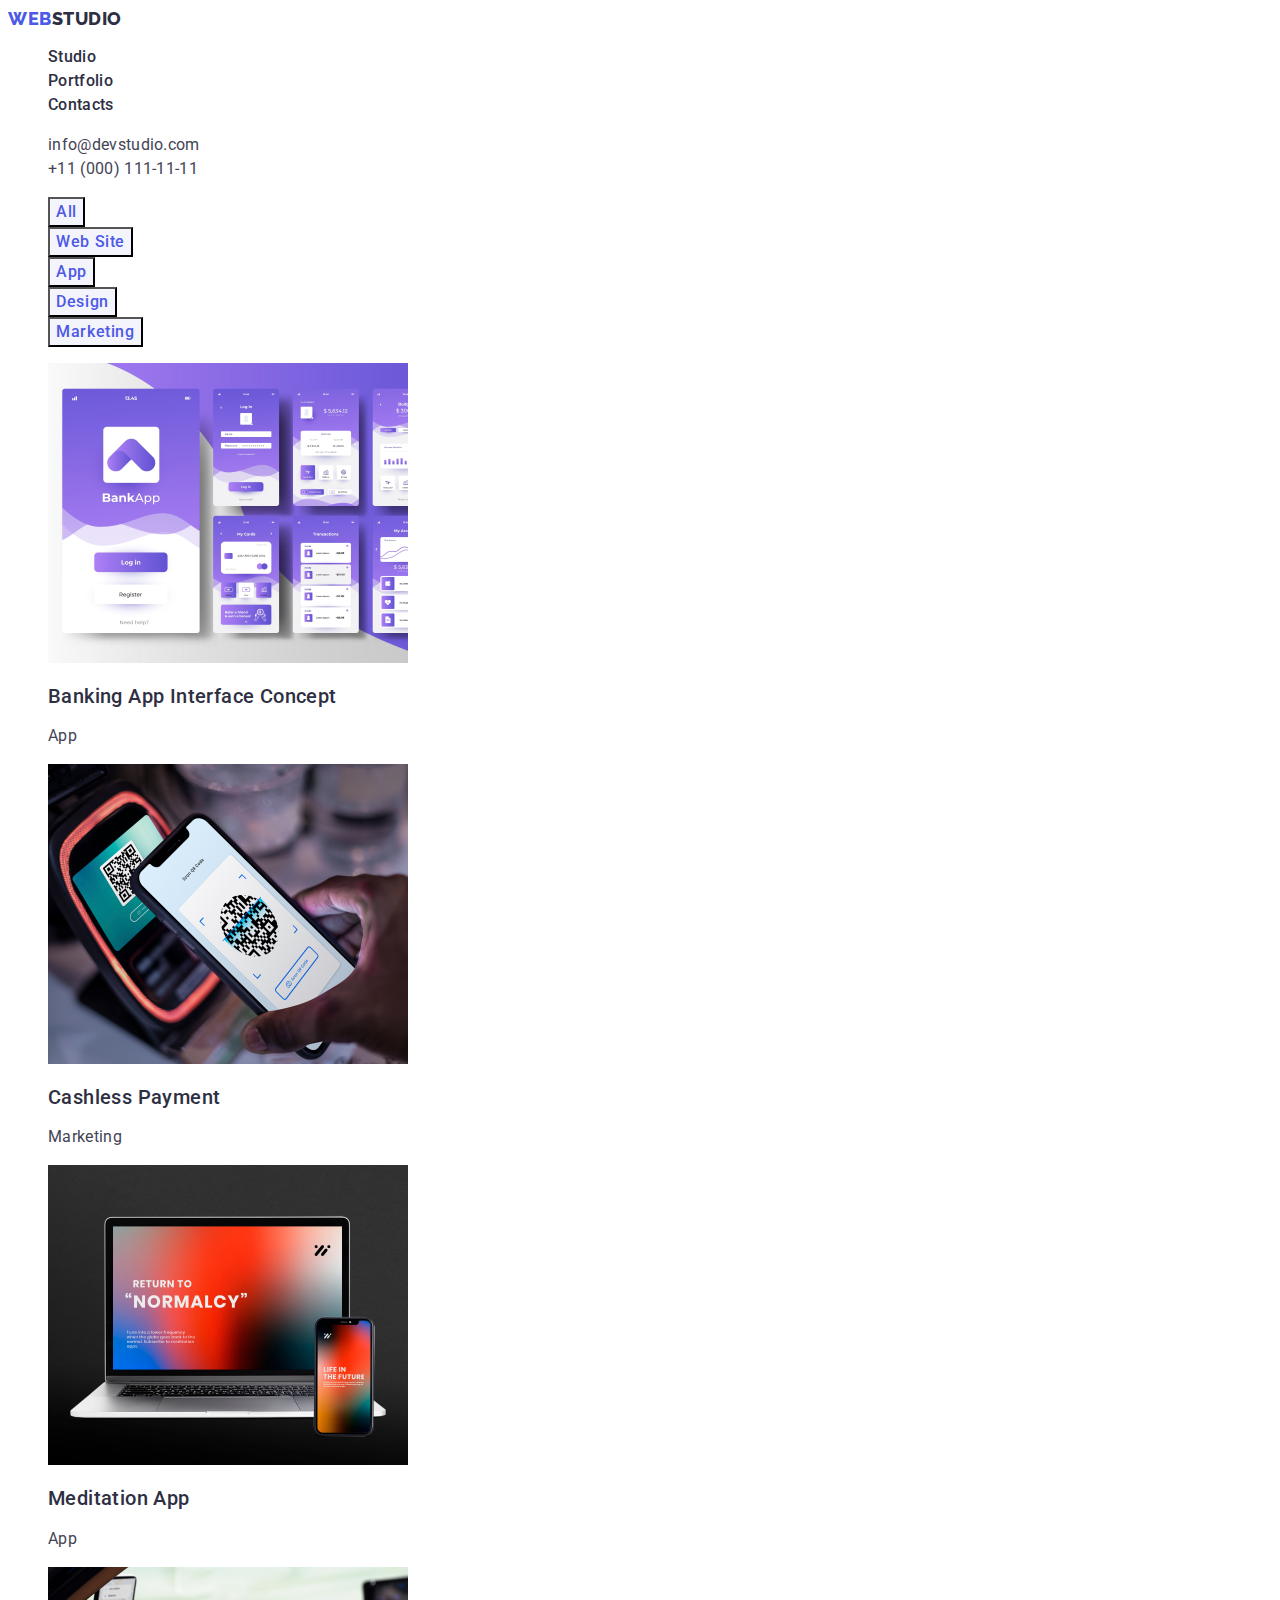
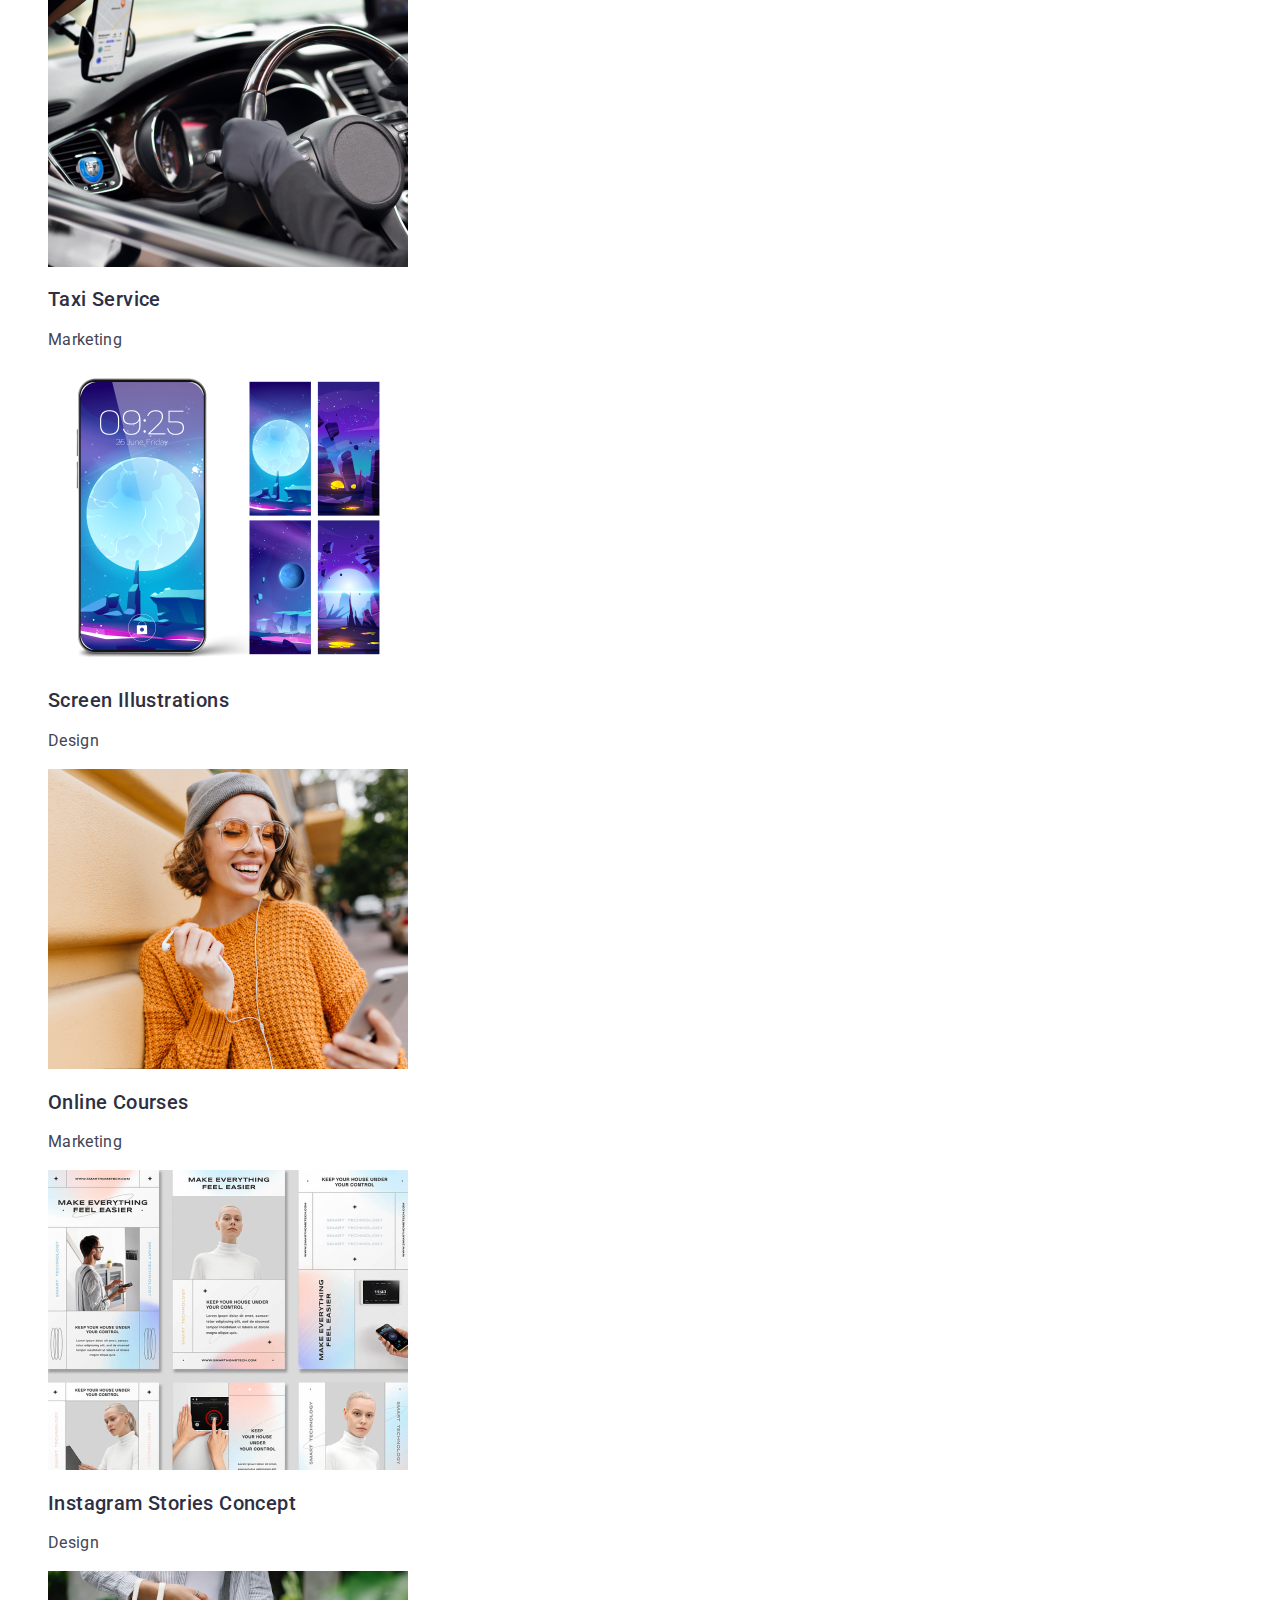
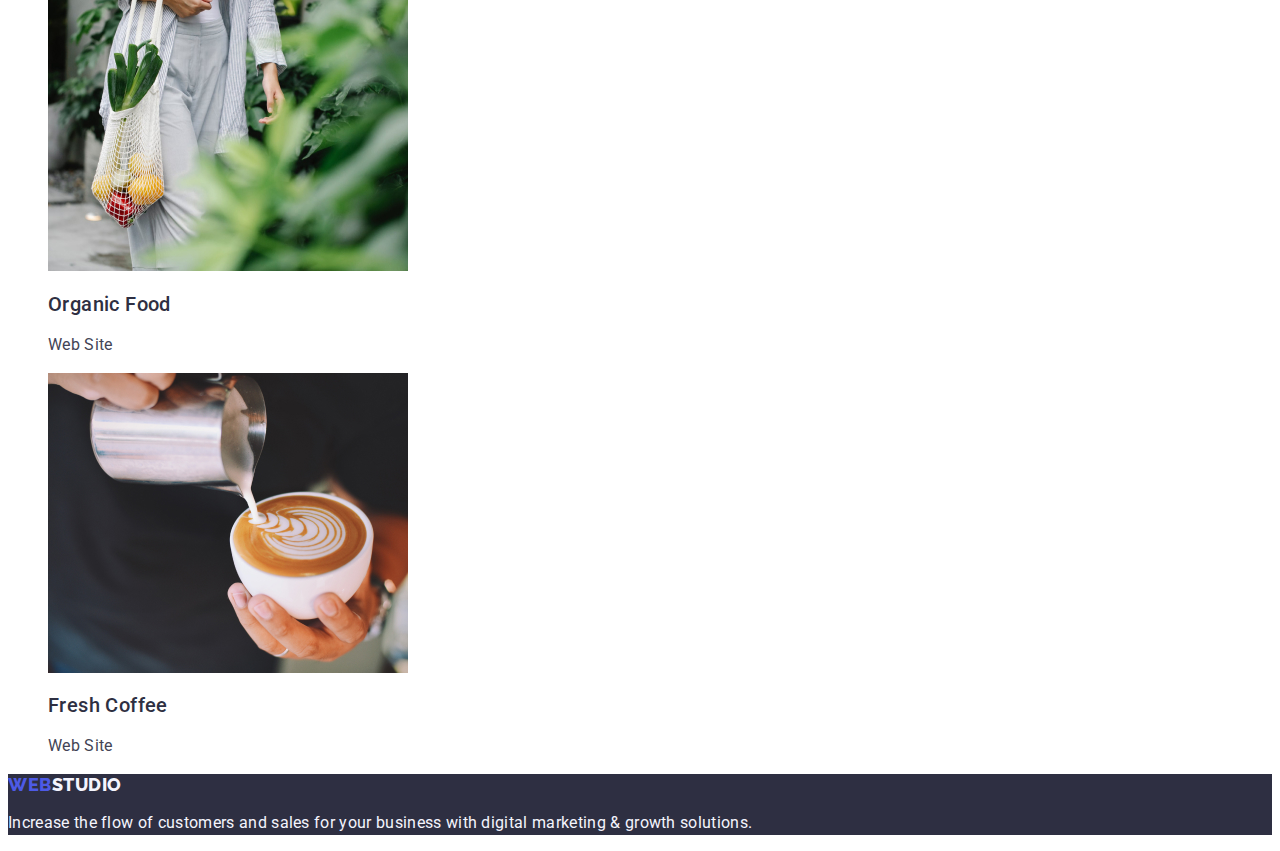
==== portfolio.html @ 411c007d "Initial commit" ====
<!DOCTYPE html>
<html lang="en">
  <head>
    <meta charset="UTF-8" />
    <meta http-equiv="X-UA-Compatible" content="IE=edge" />
    <meta name="viewport" content="width=device-width, initial-scale=1.0" />
    <title>Webstudio</title>
    <link rel="preconnect" href="https://fonts.googleapis.com" />
    <link rel="preconnect" href="https://fonts.gstatic.com" crossorigin />
    <link
      href="https://fonts.googleapis.com/css2?family=Raleway:wght@800&family=Roboto:wght@400;500;700&display=swap"
      rel="stylesheet"
    />
    <link rel="stylesheet" href="./css/styles.css" />
  </head>
  <body>
    <header>
      <nav>
        <a class="logo link" href="./index.html"
          >Web<span class="accent">Studio</span></a
        >
        <ul class="list">
          <li>
            <a class="nav link" href="./index.html">Studio</a>
          </li>
          <li>
            <a class="nav link" href="./portfolio.html">Portfolio</a>
          </li>
          <li>
            <a class="nav link" href="">Contacts</a>
          </li>
        </ul>
      </nav>
      <address class="address">
        <ul class="list">
          <li>
            <a class="address-text link" href="mailto:info@devstudio.com"
              >info@devstudio.com</a
            >
          </li>
          <li>
            <a class="address-text link" href="tel:+110001111111"
              >+11 (000) 111-11-11</a
            >
          </li>
        </ul>
      </address>
    </header>
    <main>
      <section>
        <h1 hidden class="portfolio-title">Portfolio</h1>
        <ul class="list">
          <li>
            <button class="button-filter" type="button">All</button>
          </li>
          <li>
            <button class="button-filter" type="button">Web Site</button>
          </li>
          <li>
            <button class="button-filter" type="button">App</button>
          </li>
          <li>
            <button class="button-filter" type="button">Design</button>
          </li>
          <li>
            <button class="button-filter" type="button">Marketing</button>
          </li>
        </ul>
        <ul class="list">
          <li>
            <a class="link" href="">
              <img
                src="./images/portfolio/img-1.jpg"
                alt="img-1"
                width="360"
                height="300"
              />
              <h2 class="subtitle">Banking App Interface Concept</h2>
              <p class="section-text">App</p>
            </a>
          </li>
          <li>
            <a class="link" href="">
              <img
                src="./images/portfolio/img-2.jpg"
                alt="img-2"
                width="360"
                height="300"
              />
              <h2 class="subtitle">Cashless Payment</h2>
              <p class="section-text">Marketing</p>
            </a>
          </li>
          <li>
            <a class="link" href="">
              <img
                src="./images/portfolio/img-3.jpg"
                alt="img-3"
                width="360"
                height="300"
              />
              <h2 class="subtitle">Meditation App</h2>
              <p class="section-text">App</p>
            </a>
          </li>
          <li>
            <a class="link" href="">
              <img
                src="./images/portfolio/img-4.jpg"
                alt="img-4"
                width="360"
                height="300"
              />
              <h2 class="subtitle">Taxi Service</h2>
              <p class="section-text">Marketing</p>
            </a>
          </li>
          <li>
            <a class="link" href="">
              <img
                src="./images/portfolio/img-5.jpg"
                alt="img-5"
                width="360"
                height="300"
              />
              <h2 class="subtitle">Screen Illustrations</h2>
              <p class="section-text">Design</p>
            </a>
          </li>
          <li>
            <a class="link" href="">
              <img
                src="./images/portfolio/img-6.jpg"
                alt="img-6"
                width="360"
                height="300"
              />
              <h2 class="subtitle">Online Courses</h2>
              <p class="section-text">Marketing</p>
            </a>
          </li>
          <li>
            <a class="link" href="">
              <img
                src="./images/portfolio/img-7.jpg"
                alt="img-7"
                width="360"
                height="300"
              />
              <h2 class="subtitle">Instagram Stories Concept</h2>
              <p class="section-text">Design</p>
            </a>
          </li>
          <li>
            <a class="link" href="">
              <img
                src="./images/portfolio/img-8.jpg"
                alt="img-8"
                width="360"
                height="300"
              />
              <h2 class="subtitle">Organic Food</h2>
              <p class="section-text">Web Site</p>
            </a>
          </li>
          <li>
            <a class="link" href="">
              <img
                src="./images/portfolio/img-9.jpg"
                alt="img-9"
                width="360"
                height="300"
              />
              <h2 class="subtitle">Fresh Coffee</h2>
              <p class="section-text">Web Site</p>
            </a>
          </li>
        </ul>
      </section>
    </main>
    <footer class="footer">
      <a class="logo link" href="./index.html"
        >Web<span class="sub-accent">Studio</span></a
      >
      <p class="section-text text-color">
        Increase the flow of customers and sales for your business with digital
        marketing & growth solutions.
      </p>
    </footer>
  </body>
</html>
---- css/styles.css ----
:root {
  --iris: #4d5ae5;
  --ocean: #404bbf;
  --navyblue: #2e2f42;
  --green: #31d0aa;
  --slate: #434455;
  --lightslate: #8e8f99;
  --cornflower: #e7e9fc;
  --cloud: #f4f4fd;
  --navybluemodal: #2e2f42;
  --grey: #2e2f42;
  --white: #ffffff;
  --dairy: #fcfcfc;
}

body {
  font-family: "Roboto", sans-serif;

  color: var(--slate);
  background-color: var(--white);
}

.logo {
  font-family: "Raleway", sans-serif;
  font-weight: 800;
  font-size: 18px;
  line-height: 1.17;
  letter-spacing: 0.03em;
  text-transform: uppercase;

  color: var(--iris);
}

.link {
  text-decoration: none;
}

.accent {
  color: var(--navyblue);
}

.sub-accent {
  color: var(--cloud);
}

.list {
  list-style: none;
}

.nav {
  font-weight: 500;
  font-size: 16px;
  line-height: 1.5;
  letter-spacing: 0.02em;

  color: var(--navyblue);
}

.nav:hover,
.nav:focus {
  color: var(--ocean);
}

.address {
  font-style: normal;
}

.address-text {
  font-weight: 400;
  font-size: 16px;
  line-height: 1.5;
  letter-spacing: 0.02em;
  text-decoration: none;

  color: var(--slate);
}

.address-text:hover,
.address-text:focus {
  color: var(--ocean);
}

.hero {
  background-color: var(--grey);
}

.hero-title {
  font-weight: 700;
  font-size: 56px;
  line-height: 1.07;
  letter-spacing: 0.02em;
  text-align: center;
  color: var(--white);
}

.button-form {
  font-family: "Roboto", sans-serif;
  font-weight: 500;
  font-size: 16px;
  line-height: 1.5;
  letter-spacing: 0.04em;
  cursor: pointer;

  background-color: var(--iris);
  color: var(--white);
}

.button-form:hover,
.button-form:focus {
  background-color: var(--ocean);
}

.section-title {
  font-weight: 700;
  font-size: 36px;
  line-height: 1.11;
  letter-spacing: 0.02em;
  text-transform: capitalize;
  text-align: center;

  color: var(--navyblue);
}

.subtitle {
  font-weight: 500;
  font-size: 20px;
  line-height: 1.2;
  letter-spacing: 0.02em;

  color: var(--navyblue);
}

.team {
  background-color: var(--cloud);
}

.list-item {
  background-color: var(--white);
}

.footer {
  background-color: var(--navyblue);
}

.portfolio-title {
  font-weight: 700;
  font-size: 56px;
  line-height: 1.07;
  letter-spacing: 0.02em;
  text-align: center;

  color: var(--navyblue);
}

.button-filter {
  font-family: "Roboto", sans-serif;
  font-weight: 500;
  font-size: 16px;
  line-height: 1.5;
  letter-spacing: 0.04em;
  cursor: pointer;

  color: var(--iris);
  background-color: var(--cloud);
}

.button-filter:hover,
.button-filter:focus {
  color: var(--white);
  background-color: var(--ocean);
}

.section-text {
  font-size: 16px;
  line-height: 1.5;
  letter-spacing: 0.02em;

  color: var(--slate);
}

.text-color {
  color: var(--cloud);
}
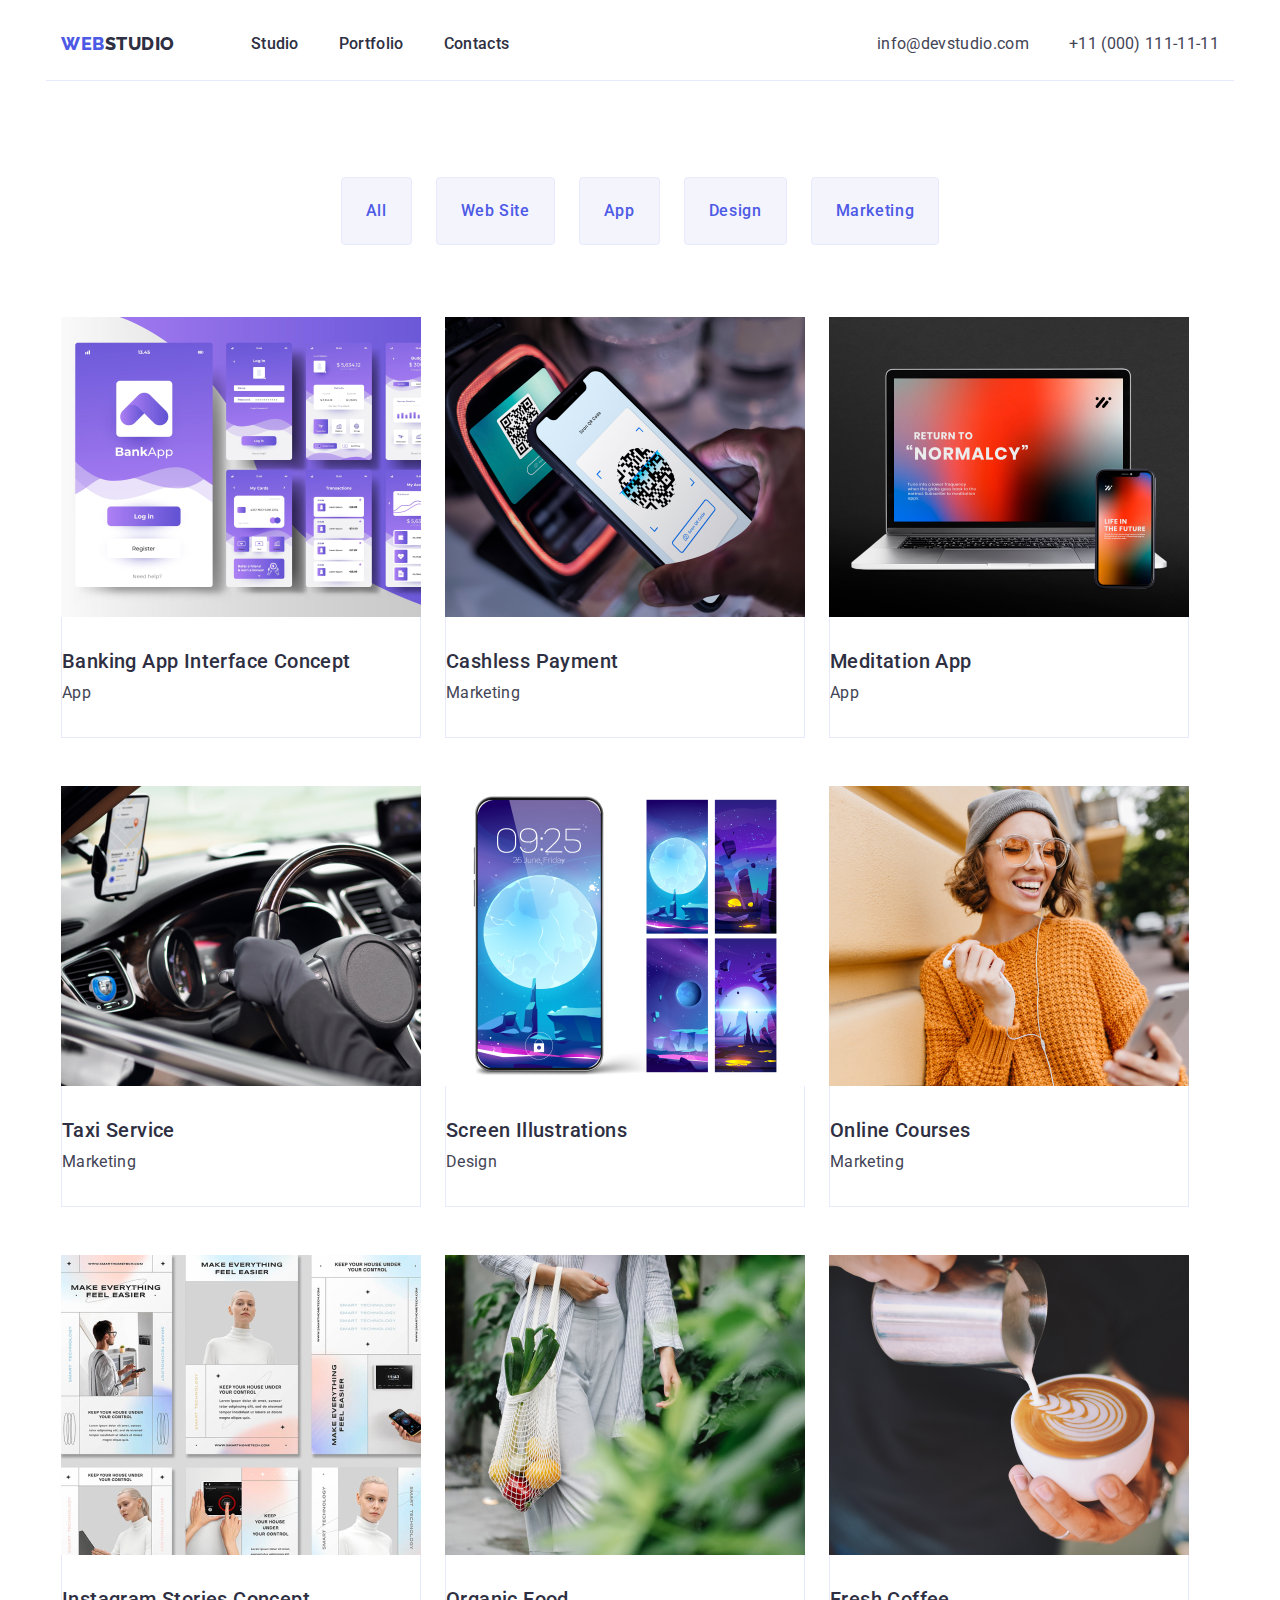
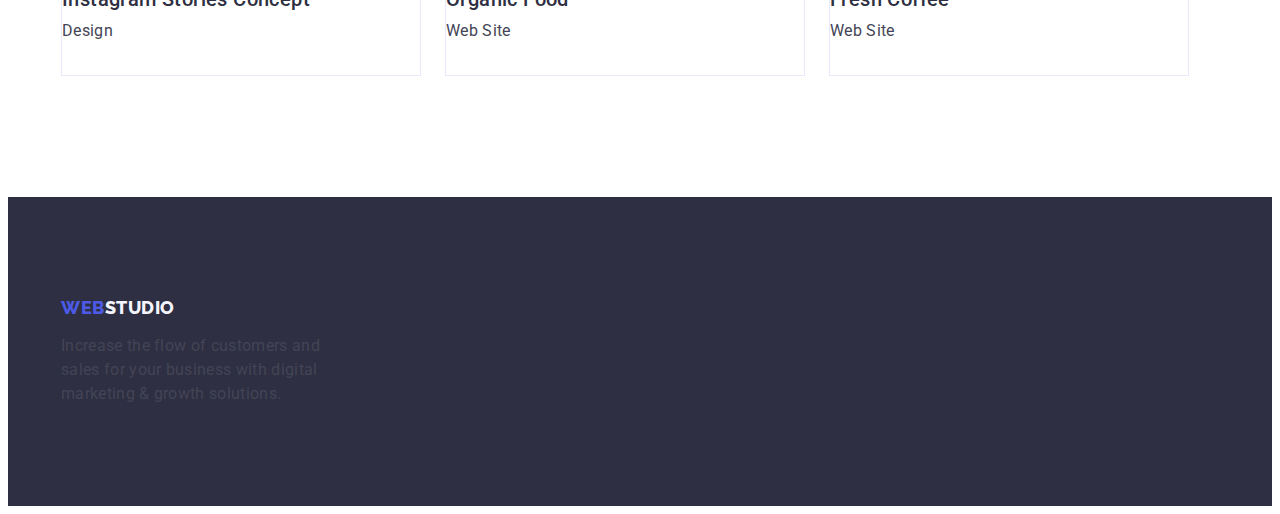
==== commit f3dff00f: "hw-3" ====
--- a/portfolio.html
+++ b/portfolio.html
@@ -11,181 +11,212 @@
       href="https://fonts.googleapis.com/css2?family=Raleway:wght@800&family=Roboto:wght@400;500;700&display=swap"
       rel="stylesheet"
     />
+    <link
+      rel="stylesheet"
+      href="https://cdnjs.cloudflare.com/ajax/libs/modern-normalize/1.1.0/modern-normalize.min.css"
+      integrity="sha512-wpPYUAdjBVSE4KJnH1VR1HeZfpl1ub8YT/NKx4PuQ5NmX2tKuGu6U/JRp5y+Y8XG2tV+wKQpNHVUX03MfMFn9Q=="
+      crossorigin="anonymous"
+      referrerpolicy="no-referrer"
+    />
     <link rel="stylesheet" href="./css/styles.css" />
   </head>
   <body>
     <header>
-      <nav>
-        <a class="logo link" href="./index.html"
-          >Web<span class="accent">Studio</span></a
-        >
-        <ul class="list">
-          <li>
-            <a class="nav link" href="./index.html">Studio</a>
-          </li>
-          <li>
-            <a class="nav link" href="./portfolio.html">Portfolio</a>
-          </li>
-          <li>
-            <a class="nav link" href="">Contacts</a>
-          </li>
-        </ul>
-      </nav>
-      <address class="address">
-        <ul class="list">
-          <li>
-            <a class="address-text link" href="mailto:info@devstudio.com"
-              >info@devstudio.com</a
-            >
-          </li>
-          <li>
-            <a class="address-text link" href="tel:+110001111111"
-              >+11 (000) 111-11-11</a
-            >
-          </li>
-        </ul>
-      </address>
+      <div class="header-container container">
+        <nav class="nav-list">
+          <a class="logo link" href="./index.html"
+            >Web<span class="accent">Studio</span></a
+          >
+          <ul class="header-list list">
+            <li>
+              <a class="nav link" href="./index.html">Studio</a>
+            </li>
+            <li>
+              <a class="nav link" href="./portfolio.html">Portfolio</a>
+            </li>
+            <li>
+              <a class="nav link" href="">Contacts</a>
+            </li>
+          </ul>
+        </nav>
+        <address class="address">
+          <ul class="address-list list">
+            <li>
+              <a class="address-text link" href="mailto:info@devstudio.com"
+                >info@devstudio.com</a
+              >
+            </li>
+            <li>
+              <a class="address-text link" href="tel:+110001111111"
+                >+11 (000) 111-11-11</a
+              >
+            </li>
+          </ul>
+        </address>
+      </div>
     </header>
     <main>
-      <section>
-        <h1 hidden class="portfolio-title">Portfolio</h1>
-        <ul class="list">
-          <li>
-            <button class="button-filter" type="button">All</button>
-          </li>
-          <li>
-            <button class="button-filter" type="button">Web Site</button>
-          </li>
-          <li>
-            <button class="button-filter" type="button">App</button>
-          </li>
-          <li>
-            <button class="button-filter" type="button">Design</button>
-          </li>
-          <li>
-            <button class="button-filter" type="button">Marketing</button>
-          </li>
-        </ul>
-        <ul class="list">
-          <li>
-            <a class="link" href="">
-              <img
-                src="./images/portfolio/img-1.jpg"
-                alt="img-1"
-                width="360"
-                height="300"
-              />
-              <h2 class="subtitle">Banking App Interface Concept</h2>
-              <p class="section-text">App</p>
-            </a>
-          </li>
-          <li>
-            <a class="link" href="">
-              <img
-                src="./images/portfolio/img-2.jpg"
-                alt="img-2"
-                width="360"
-                height="300"
-              />
-              <h2 class="subtitle">Cashless Payment</h2>
-              <p class="section-text">Marketing</p>
-            </a>
-          </li>
-          <li>
-            <a class="link" href="">
-              <img
-                src="./images/portfolio/img-3.jpg"
-                alt="img-3"
-                width="360"
-                height="300"
-              />
-              <h2 class="subtitle">Meditation App</h2>
-              <p class="section-text">App</p>
-            </a>
-          </li>
-          <li>
-            <a class="link" href="">
-              <img
-                src="./images/portfolio/img-4.jpg"
-                alt="img-4"
-                width="360"
-                height="300"
-              />
-              <h2 class="subtitle">Taxi Service</h2>
-              <p class="section-text">Marketing</p>
-            </a>
-          </li>
-          <li>
-            <a class="link" href="">
-              <img
-                src="./images/portfolio/img-5.jpg"
-                alt="img-5"
-                width="360"
-                height="300"
-              />
-              <h2 class="subtitle">Screen Illustrations</h2>
-              <p class="section-text">Design</p>
-            </a>
-          </li>
-          <li>
-            <a class="link" href="">
-              <img
-                src="./images/portfolio/img-6.jpg"
-                alt="img-6"
-                width="360"
-                height="300"
-              />
-              <h2 class="subtitle">Online Courses</h2>
-              <p class="section-text">Marketing</p>
-            </a>
-          </li>
-          <li>
-            <a class="link" href="">
-              <img
-                src="./images/portfolio/img-7.jpg"
-                alt="img-7"
-                width="360"
-                height="300"
-              />
-              <h2 class="subtitle">Instagram Stories Concept</h2>
-              <p class="section-text">Design</p>
-            </a>
-          </li>
-          <li>
-            <a class="link" href="">
-              <img
-                src="./images/portfolio/img-8.jpg"
-                alt="img-8"
-                width="360"
-                height="300"
-              />
-              <h2 class="subtitle">Organic Food</h2>
-              <p class="section-text">Web Site</p>
-            </a>
-          </li>
-          <li>
-            <a class="link" href="">
-              <img
-                src="./images/portfolio/img-9.jpg"
-                alt="img-9"
-                width="360"
-                height="300"
-              />
-              <h2 class="subtitle">Fresh Coffee</h2>
-              <p class="section-text">Web Site</p>
-            </a>
-          </li>
-        </ul>
+      <section class="portfolio">
+        <div class="container">
+          <h1 class="visually-hidden portfolio-title">Portfolio</h1>
+          <ul class="list filter-list">
+            <li>
+              <button class="button-filter" type="button">All</button>
+            </li>
+            <li>
+              <button class="button-filter" type="button">Web Site</button>
+            </li>
+            <li>
+              <button class="button-filter" type="button">App</button>
+            </li>
+            <li>
+              <button class="button-filter" type="button">Design</button>
+            </li>
+            <li>
+              <button class="button-filter" type="button">Marketing</button>
+            </li>
+          </ul>
+          <ul class="list portfolio-list">
+            <li class="card-item">
+              <a class="link" href="">
+                <img
+                  src="./images/portfolio/img-1.jpg"
+                  alt="img-1"
+                  width="360"
+                  height="300"
+                />
+                <div class="card-descr">
+                  <h2 class="subtitle">Banking App Interface Concept</h2>
+                  <p class="section-text">App</p>
+                </div>
+              </a>
+            </li>
+            <li class="card-item">
+              <a class="link" href="">
+                <img
+                  src="./images/portfolio/img-2.jpg"
+                  alt="img-2"
+                  width="360"
+                  height="300"
+                />
+                <div class="card-descr">
+                  <h2 class="subtitle">Cashless Payment</h2>
+                  <p class="section-text">Marketing</p>
+                </div>
+              </a>
+            </li>
+            <li class="card-item">
+              <a class="link" href="">
+                <img
+                  src="./images/portfolio/img-3.jpg"
+                  alt="img-3"
+                  width="360"
+                  height="300"
+                />
+                <div class="card-descr">
+                  <h2 class="subtitle">Meditation App</h2>
+                  <p class="section-text">App</p>
+                </div>
+              </a>
+            </li>
+            <li class="card-item">
+              <a class="link" href="">
+                <img
+                  src="./images/portfolio/img-4.jpg"
+                  alt="img-4"
+                  width="360"
+                  height="300"
+                />
+                <div class="card-descr">
+                  <h2 class="subtitle">Taxi Service</h2>
+                  <p class="section-text">Marketing</p>
+                </div>
+              </a>
+            </li>
+            <li class="card-item">
+              <a class="link" href="">
+                <img
+                  src="./images/portfolio/img-5.jpg"
+                  alt="img-5"
+                  width="360"
+                  height="300"
+                />
+                <div class="card-descr">
+                  <h2 class="subtitle">Screen Illustrations</h2>
+                  <p class="section-text">Design</p>
+                </div>
+              </a>
+            </li>
+            <li class="card-item">
+              <a class="link" href="">
+                <img
+                  src="./images/portfolio/img-6.jpg"
+                  alt="img-6"
+                  width="360"
+                  height="300"
+                />
+                <div class="card-descr">
+                  <h2 class="subtitle">Online Courses</h2>
+                  <p class="section-text">Marketing</p>
+                </div>
+              </a>
+            </li>
+            <li class="card-item">
+              <a class="link" href="">
+                <img
+                  src="./images/portfolio/img-7.jpg"
+                  alt="img-7"
+                  width="360"
+                  height="300"
+                />
+                <div class="card-descr">
+                  <h2 class="subtitle">Instagram Stories Concept</h2>
+                  <p class="section-text">Design</p>
+                </div>
+              </a>
+            </li>
+            <li class="card-item">
+              <a class="link" href="">
+                <img
+                  src="./images/portfolio/img-8.jpg"
+                  alt="img-8"
+                  width="360"
+                  height="300"
+                />
+                <div class="card-descr">
+                  <h2 class="subtitle">Organic Food</h2>
+                  <p class="section-text">Web Site</p>
+                </div>
+              </a>
+            </li>
+            <li class="card-item">
+              <a class="link" href="">
+                <img
+                  src="./images/portfolio/img-9.jpg"
+                  alt="img-9"
+                  width="360"
+                  height="300"
+                />
+                <div class="card-descr">
+                  <h2 class="subtitle">Fresh Coffee</h2>
+                  <p class="section-text">Web Site</p>
+                </div>
+              </a>
+            </li>
+          </ul>
+        </div>
       </section>
     </main>
     <footer class="footer">
-      <a class="logo link" href="./index.html"
-        >Web<span class="sub-accent">Studio</span></a
-      >
-      <p class="section-text text-color">
-        Increase the flow of customers and sales for your business with digital
-        marketing & growth solutions.
-      </p>
+      <div class="container footer-container">
+        <a class="logo link logo-footer" href="./index.html"
+          >Web<span class="sub-accent">Studio</span></a
+        >
+        <p class="section-text footer-text">
+          Increase the flow of customers and sales for your business with
+          digital marketing & growth solutions.
+        </p>
+      </div>
     </footer>
   </body>
 </html>
--- a/css/styles.css
+++ b/css/styles.css
@@ -15,9 +15,60 @@
 
 body {
   font-family: "Roboto", sans-serif;
-
   color: var(--slate);
   background-color: var(--white);
+}
+
+h1,
+h2,
+h3,
+h4,
+h5,
+h6,
+p {
+  margin: 0;
+}
+
+ul {
+  margin-top: 0;
+  margin-bottom: 0;
+  padding: 0;
+}
+
+img {
+  display: block;
+  max-width: 100%;
+  height: auto;
+}
+
+button {
+  cursor: pointer;
+}
+
+.list {
+  list-style: none;
+}
+
+.link {
+  text-decoration: none;
+}
+
+.container {
+  max-width: 1158px;
+  padding: 0 15px;
+  margin: 0 auto;
+
+  /* outline: 2px solid red;
+  outline-offset: -2px; */
+}
+
+.header-container {
+  display: flex;
+  align-items: center;
+
+  border-bottom-width: 1px;
+  border-bottom-style: solid;
+  border-bottom-color: var(--cornflower);
 }
 
 .logo {
@@ -28,11 +79,9 @@
   letter-spacing: 0.03em;
   text-transform: uppercase;
 
+  margin-right: 76px;
+
   color: var(--iris);
-}
-
-.link {
-  text-decoration: none;
 }
 
 .accent {
@@ -43,8 +92,17 @@
   color: var(--cloud);
 }
 
-.list {
-  list-style: none;
+.nav-list {
+  display: flex;
+  align-items: center;
+  margin-right: auto;
+}
+
+.header-list,
+.address-list {
+  display: flex;
+  align-items: center;
+  gap: 40px;
 }
 
 .nav {
@@ -53,6 +111,8 @@
   line-height: 1.5;
   letter-spacing: 0.02em;
 
+  display: block;
+  padding: 24px 0;
   color: var(--navyblue);
 }
 
@@ -72,6 +132,7 @@
   letter-spacing: 0.02em;
   text-decoration: none;
 
+  padding: 24px 0;
   color: var(--slate);
 }
 
@@ -80,8 +141,13 @@
   color: var(--ocean);
 }
 
+.section {
+  padding-bottom: 120px;
+}
+
 .hero {
   background-color: var(--grey);
+  padding-top: 188px;
 }
 
 .hero-title {
@@ -91,6 +157,11 @@
   letter-spacing: 0.02em;
   text-align: center;
   color: var(--white);
+
+  max-width: 496px;
+  margin-left: auto;
+  margin-right: auto;
+  margin-bottom: 48px;
 }
 
 .button-form {
@@ -99,7 +170,14 @@
   font-size: 16px;
   line-height: 1.5;
   letter-spacing: 0.04em;
-  cursor: pointer;
+
+  width: 169px;
+  height: 56px;
+  border-radius: 4px;
+  display: block;
+
+  margin-left: auto;
+  margin-right: auto;
 
   background-color: var(--iris);
   color: var(--white);
@@ -108,6 +186,23 @@
 .button-form:hover,
 .button-form:focus {
   background-color: var(--ocean);
+}
+
+.visually-hidden {
+  position: absolute;
+  width: 1px;
+  height: 1px;
+  margin: -1px;
+  border: 0;
+  padding: 0;
+  white-space: nowrap;
+  clip-path: inset(100%);
+  clip: rect(0 0 0 0);
+  overflow: hidden;
+}
+
+.features {
+  padding-top: 120px;
 }
 
 .section-title {
@@ -118,7 +213,29 @@
   text-transform: capitalize;
   text-align: center;
 
-  color: var(--navyblue);
+  margin-bottom: 72px;
+  color: var(--navyblue);
+}
+
+.features-container {
+  display: flex;
+  align-items: center;
+  gap: 24px;
+}
+
+.features-item {
+  width: 264px;
+}
+
+.works-list {
+  display: flex;
+  align-items: center;
+  justify-content: center;
+  gap: 24px;
+}
+
+.works-item {
+  border: 1px solid var(--cornflower);
 }
 
 .subtitle {
@@ -126,20 +243,107 @@
   font-size: 20px;
   line-height: 1.2;
   letter-spacing: 0.02em;
+  margin-bottom: 8px;
 
   color: var(--navyblue);
 }
 
 .team {
+  padding-top: 120px;
   background-color: var(--cloud);
 }
 
-.list-item {
+.team-list {
+  display: flex;
+  align-items: center;
+  flex-wrap: wrap;
+  gap: 24px;
+}
+
+.team-item {
+  border-bottom-left-radius: 4px;
+  border-bottom-right-radius: 4px;
+  width: calc(100% - 72px) / 4;
+
   background-color: var(--white);
+}
+
+.descr {
+  padding: 32px 16px;
+  text-align: center;
+}
+
+.card-item {
+  margin-right: 0;
+  margin-bottom: 0;
+}
+
+.card-descr {
+  padding: 32px 0;
+  border: 1px solid var(--cornflower);
+  border-top: none;
 }
 
 .footer {
   background-color: var(--navyblue);
+}
+
+.footer-container {
+  display: block;
+  padding-top: 100px;
+  padding-bottom: 100px;
+}
+
+.logo-footer {
+  display: inline-block;
+  margin-bottom: 16px;
+}
+
+.footer-text {
+  display: flex;
+  width: 264px;
+  color: var(--cloud);
+}
+
+.filter-list {
+  display: flex;
+  align-items: center;
+  justify-content: center;
+  gap: 24px;
+  margin-bottom: 72px;
+}
+
+.button-filter {
+  font-family: "Roboto", sans-serif;
+  font-weight: 500;
+  font-size: 16px;
+  line-height: 1.5;
+  letter-spacing: 0.04em;
+
+  padding: 21px 24px;
+  border: 1px solid var(--cornflower);
+  border-radius: 4px;
+
+  color: var(--iris);
+  background-color: var(--cloud);
+}
+
+.button-filter:hover,
+.button-filter:focus {
+  color: var(--white);
+  background-color: var(--ocean);
+}
+.portfolio-list {
+  display: flex;
+  flex-wrap: wrap;
+  row-gap: 48px;
+  column-gap: 24px;
+  width: calc(100% - 48px) / 3;
+}
+
+.portfolio {
+  padding-top: 96px;
+  padding-bottom: 121px;
 }
 
 .portfolio-title {
@@ -148,26 +352,7 @@
   line-height: 1.07;
   letter-spacing: 0.02em;
   text-align: center;
-
-  color: var(--navyblue);
-}
-
-.button-filter {
-  font-family: "Roboto", sans-serif;
-  font-weight: 500;
-  font-size: 16px;
-  line-height: 1.5;
-  letter-spacing: 0.04em;
-  cursor: pointer;
-
-  color: var(--iris);
-  background-color: var(--cloud);
-}
-
-.button-filter:hover,
-.button-filter:focus {
-  color: var(--white);
-  background-color: var(--ocean);
+  color: var(--navyblue);
 }
 
 .section-text {
@@ -177,7 +362,3 @@
 
   color: var(--slate);
 }
-
-.text-color {
-  color: var(--cloud);
-}
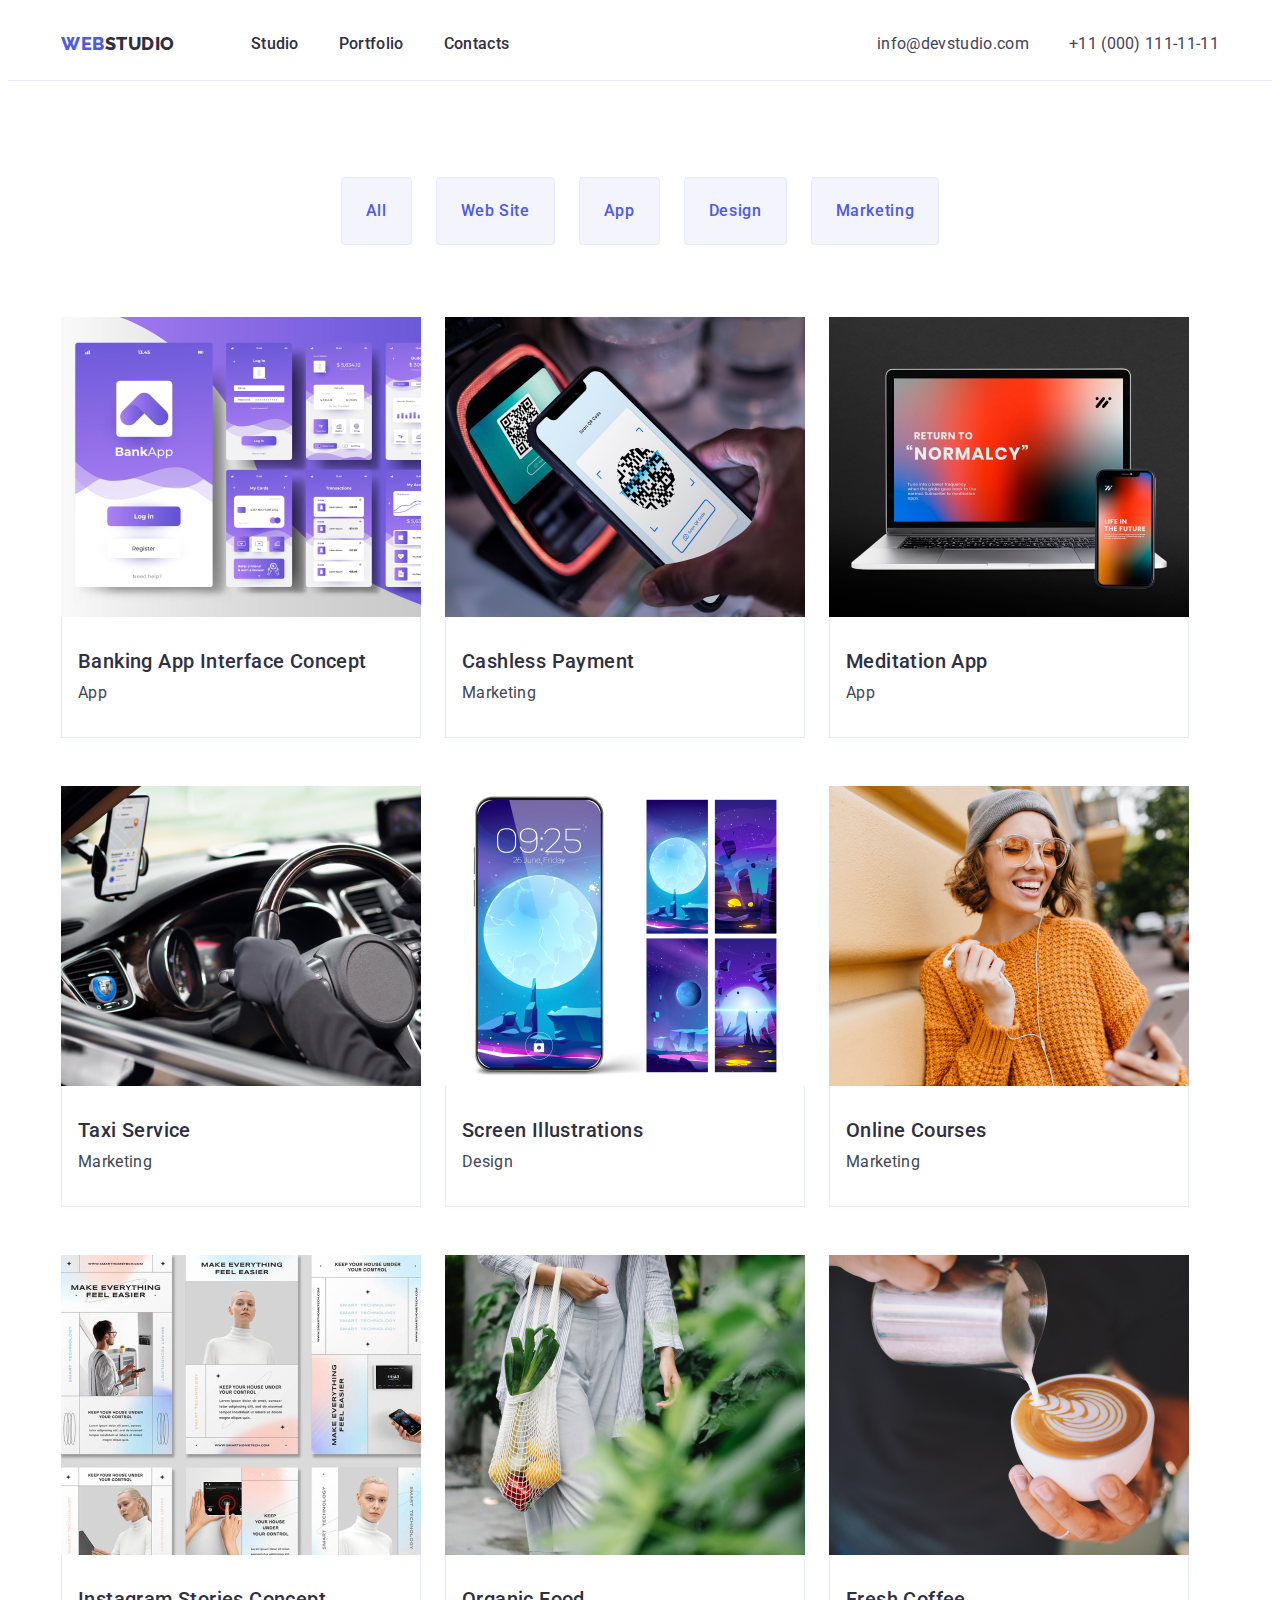
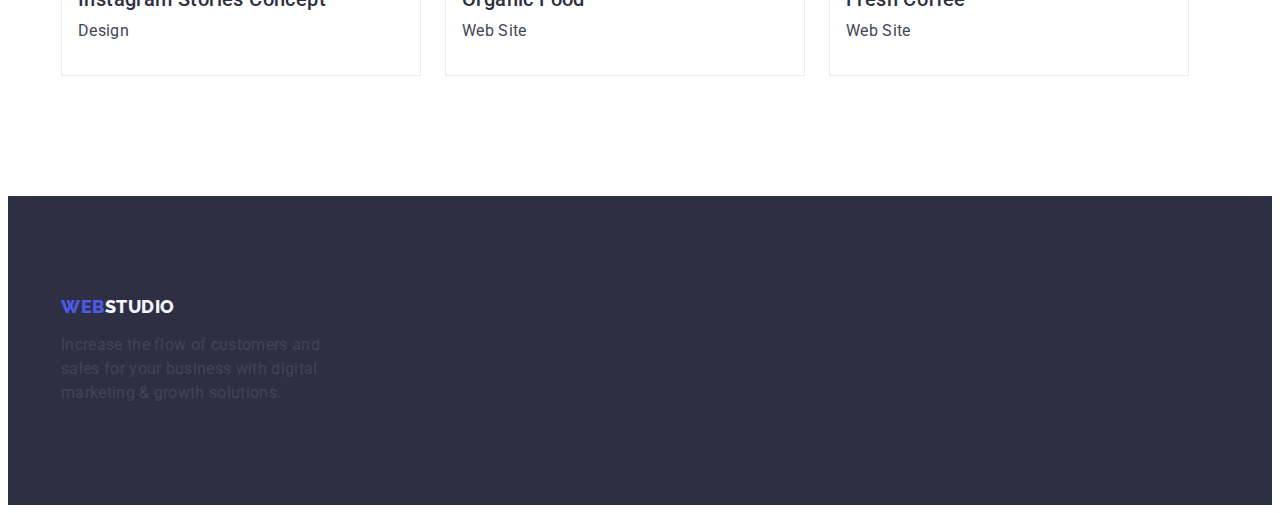
==== commit ae97a059: "hw-3-corrected" ====
--- a/portfolio.html
+++ b/portfolio.html
@@ -21,7 +21,7 @@
     <link rel="stylesheet" href="./css/styles.css" />
   </head>
   <body>
-    <header>
+    <header class="header">
       <div class="header-container container">
         <nav class="nav-list">
           <a class="logo link" href="./index.html"
--- a/css/styles.css
+++ b/css/styles.css
@@ -62,13 +62,13 @@
   outline-offset: -2px; */
 }
 
+.header {
+  border-bottom: 1px solid var(--cornflower);
+}
+
 .header-container {
   display: flex;
   align-items: center;
-
-  border-bottom-width: 1px;
-  border-bottom-style: solid;
-  border-bottom-color: var(--cornflower);
 }
 
 .logo {
@@ -147,7 +147,7 @@
 
 .hero {
   background-color: var(--grey);
-  padding-top: 188px;
+  padding: 188px 0;
 }
 
 .hero-title {
@@ -171,8 +171,9 @@
   line-height: 1.5;
   letter-spacing: 0.04em;
 
-  width: 169px;
+  min-width: 169px;
   height: 56px;
+  border: none;
   border-radius: 4px;
   display: block;
 
@@ -279,19 +280,18 @@
 }
 
 .card-descr {
-  padding: 32px 0;
+  padding: 32px 16px;
   border: 1px solid var(--cornflower);
   border-top: none;
 }
 
 .footer {
   background-color: var(--navyblue);
+  padding: 100px 0;
 }
 
 .footer-container {
   display: block;
-  padding-top: 100px;
-  padding-bottom: 100px;
 }
 
 .logo-footer {
@@ -319,7 +319,6 @@
   font-size: 16px;
   line-height: 1.5;
   letter-spacing: 0.04em;
-
   padding: 21px 24px;
   border: 1px solid var(--cornflower);
   border-radius: 4px;
@@ -330,9 +329,11 @@
 
 .button-filter:hover,
 .button-filter:focus {
+  border: 1px solid transparent;
   color: var(--white);
   background-color: var(--ocean);
 }
+
 .portfolio-list {
   display: flex;
   flex-wrap: wrap;
@@ -343,7 +344,7 @@
 
 .portfolio {
   padding-top: 96px;
-  padding-bottom: 121px;
+  padding-bottom: 120px;
 }
 
 .portfolio-title {
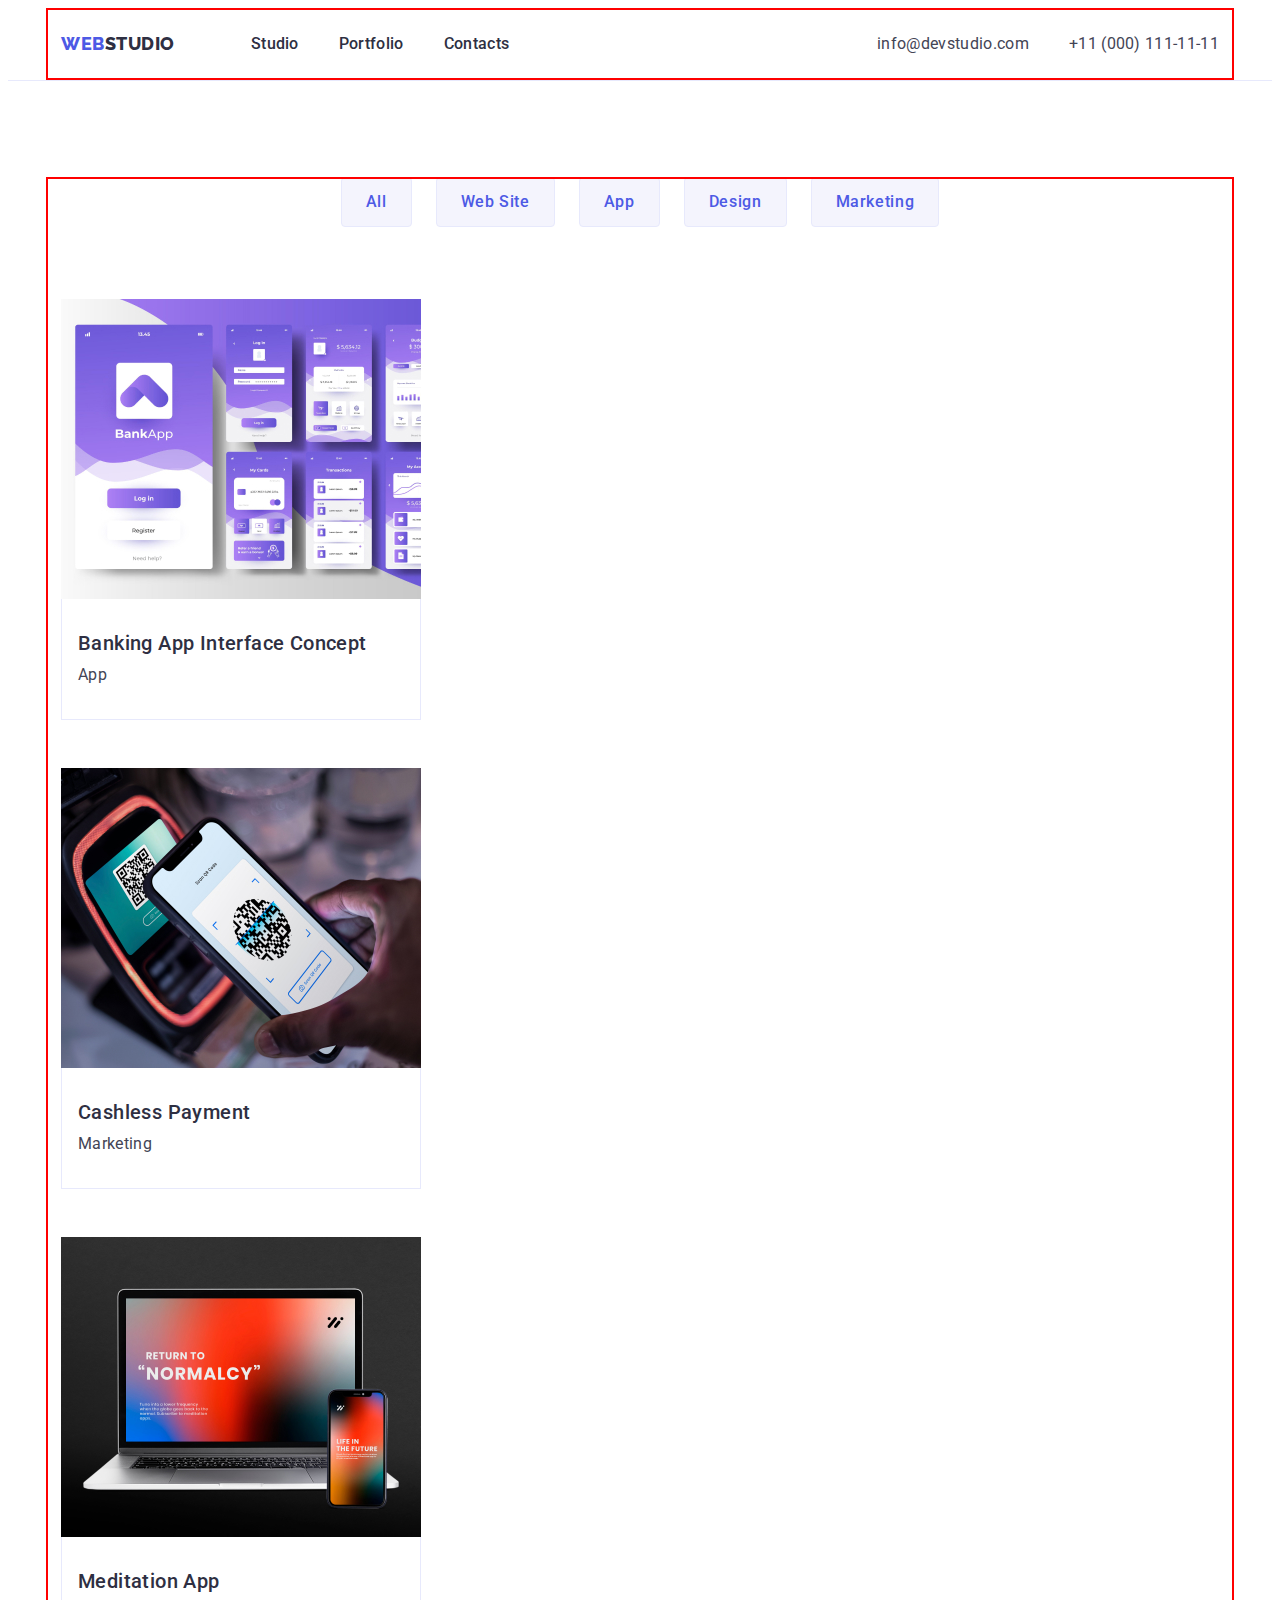
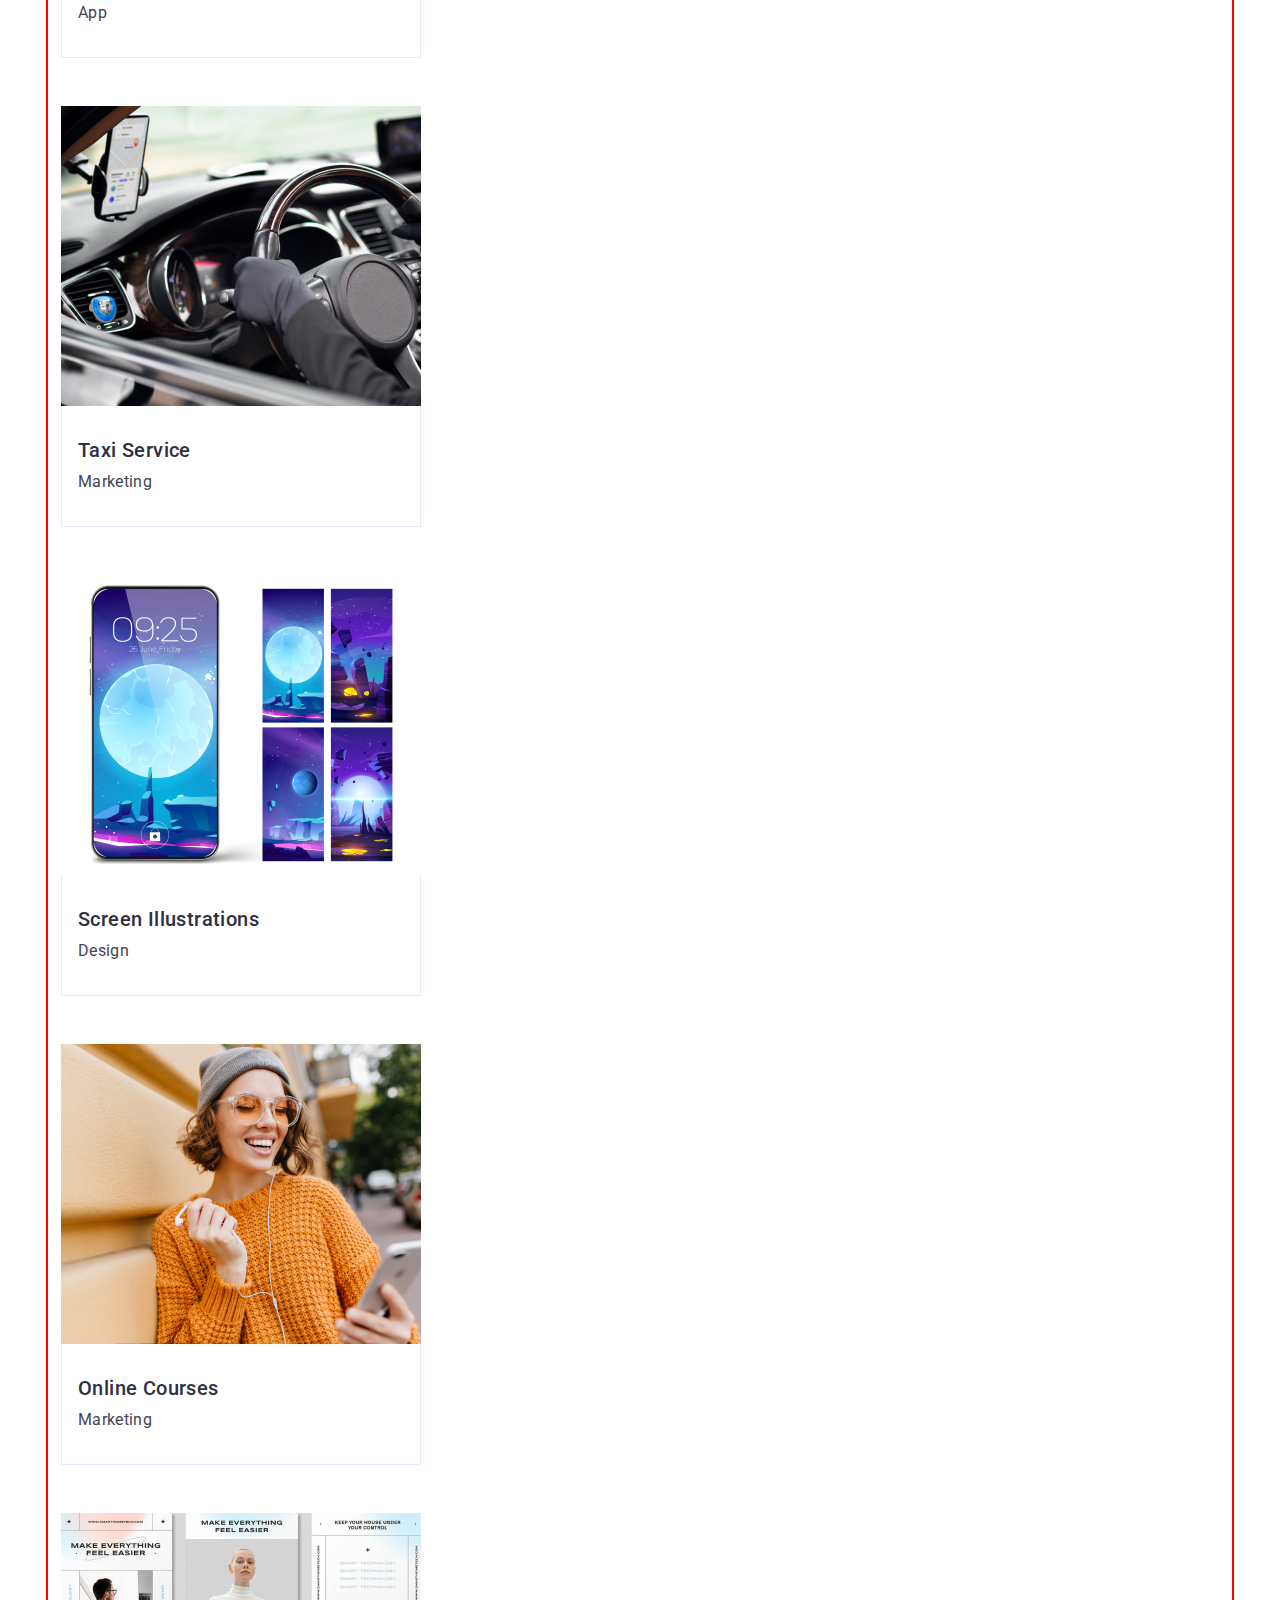
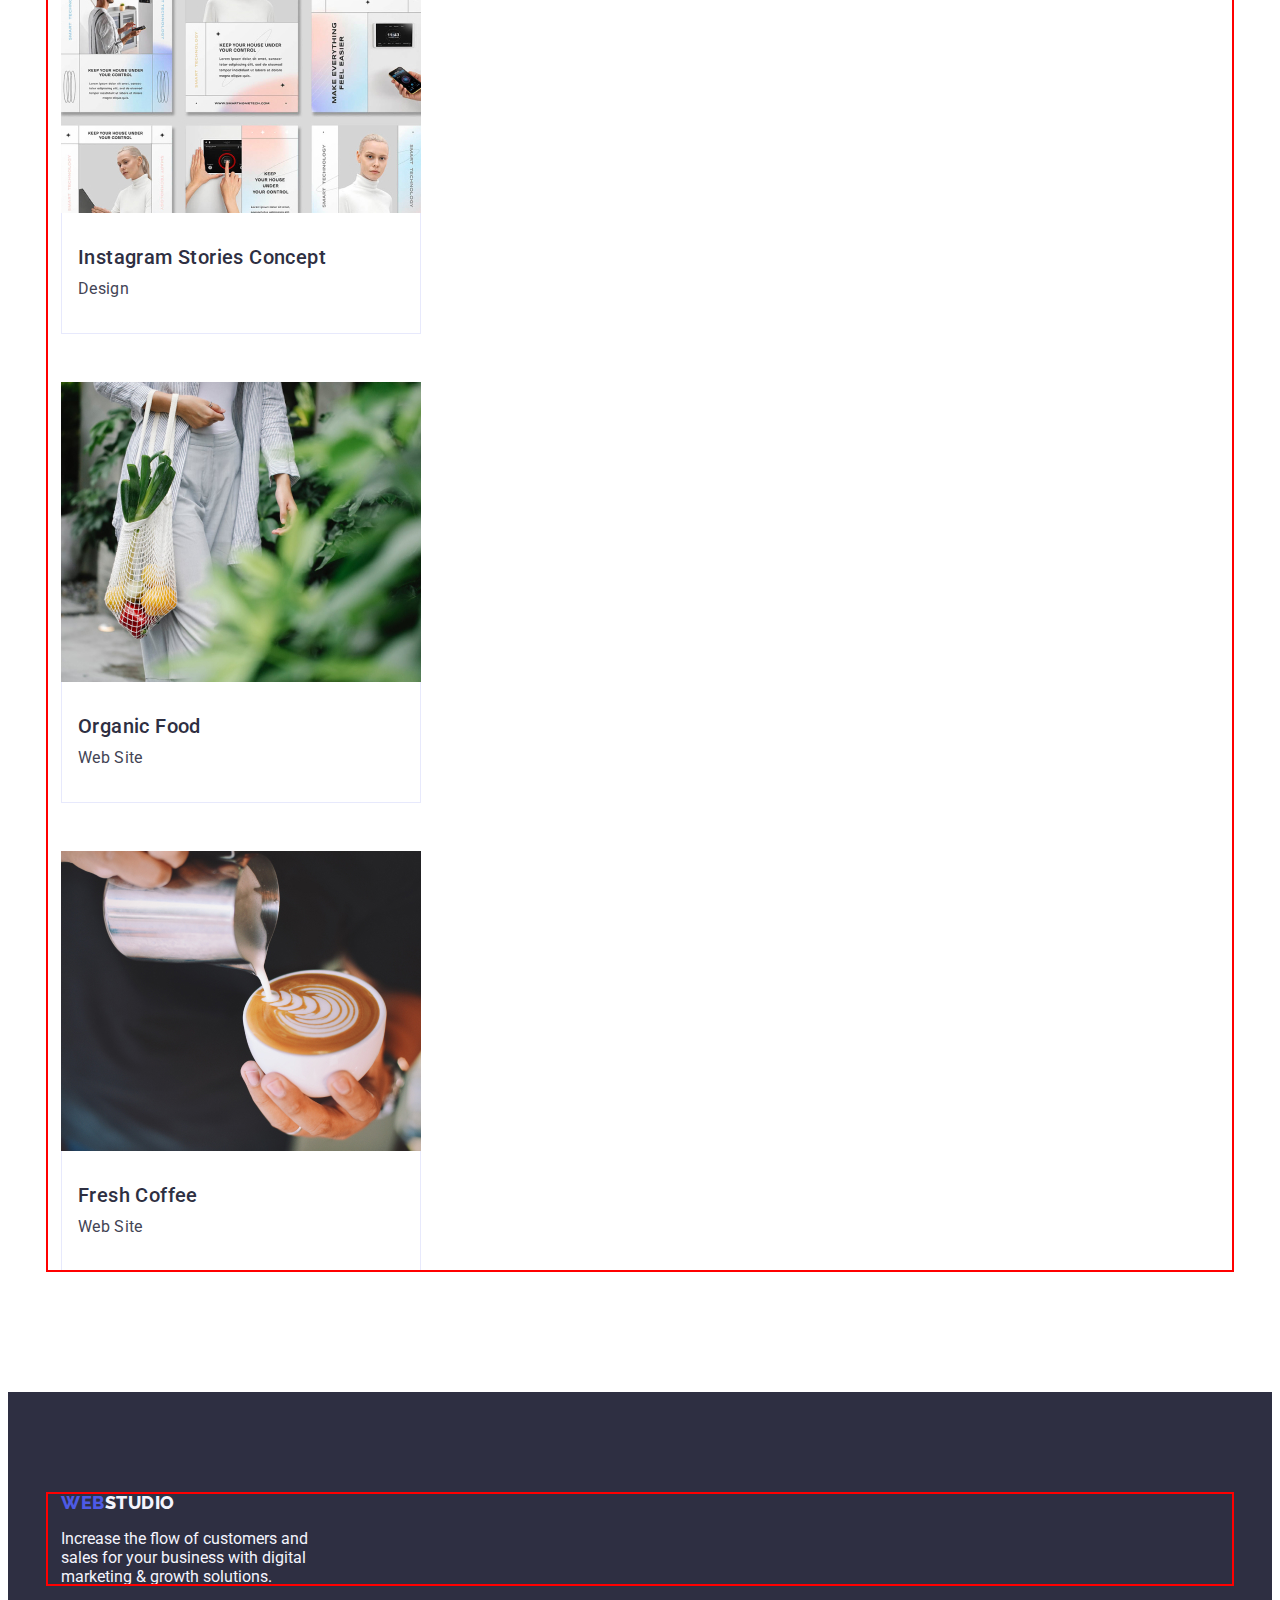
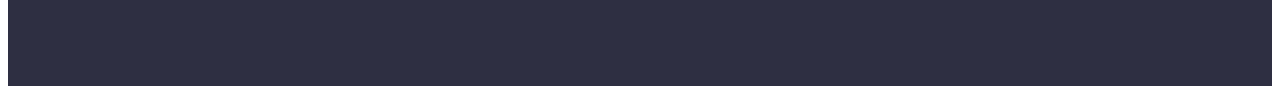
==== commit db5d2fef: "hw-03-corrected" ====
--- a/portfolio.html
+++ b/portfolio.html
@@ -24,7 +24,7 @@
     <header class="header">
       <div class="header-container container">
         <nav class="nav-list">
-          <a class="logo link" href="./index.html"
+          <a class="logo logo-header link" href="./index.html"
             >Web<span class="accent">Studio</span></a
           >
           <ul class="header-list list">
@@ -212,7 +212,7 @@
         <a class="logo link logo-footer" href="./index.html"
           >Web<span class="sub-accent">Studio</span></a
         >
-        <p class="section-text footer-text">
+        <p class="footer-text">
           Increase the flow of customers and sales for your business with
           digital marketing & growth solutions.
         </p>
--- a/css/styles.css
+++ b/css/styles.css
@@ -11,6 +11,8 @@
   --grey: #2e2f42;
   --white: #ffffff;
   --dairy: #fcfcfc;
+
+  --indent: 24px;
 }
 
 body {
@@ -58,8 +60,8 @@
   padding: 0 15px;
   margin: 0 auto;
 
-  /* outline: 2px solid red;
-  outline-offset: -2px; */
+  outline: 2px solid red;
+  outline-offset: -2px;
 }
 
 .header {
@@ -79,9 +81,11 @@
   letter-spacing: 0.03em;
   text-transform: uppercase;
 
+  color: var(--iris);
+}
+
+.logo-header {
   margin-right: 76px;
-
-  color: var(--iris);
 }
 
 .accent {
@@ -264,8 +268,8 @@
 .team-item {
   border-bottom-left-radius: 4px;
   border-bottom-right-radius: 4px;
-  width: calc(100% - 72px) / 4;
-
+  --item: 4;
+  width: calc((100% - (var(--indent) * (var(--item) - 1))) / var(--item));
   background-color: var(--white);
 }
 
@@ -300,7 +304,6 @@
 }
 
 .footer-text {
-  display: flex;
   width: 264px;
   color: var(--cloud);
 }
@@ -319,7 +322,7 @@
   font-size: 16px;
   line-height: 1.5;
   letter-spacing: 0.04em;
-  padding: 21px 24px;
+  padding: 12px 24px;
   border: 1px solid var(--cornflower);
   border-radius: 4px;
 
@@ -339,7 +342,8 @@
   flex-wrap: wrap;
   row-gap: 48px;
   column-gap: 24px;
-  width: calc(100% - 48px) / 3;
+  --item: 3;
+  width: calc((100% - (var(--indent) * (var(--item) - 1))) / var(--item));
 }
 
 .portfolio {
